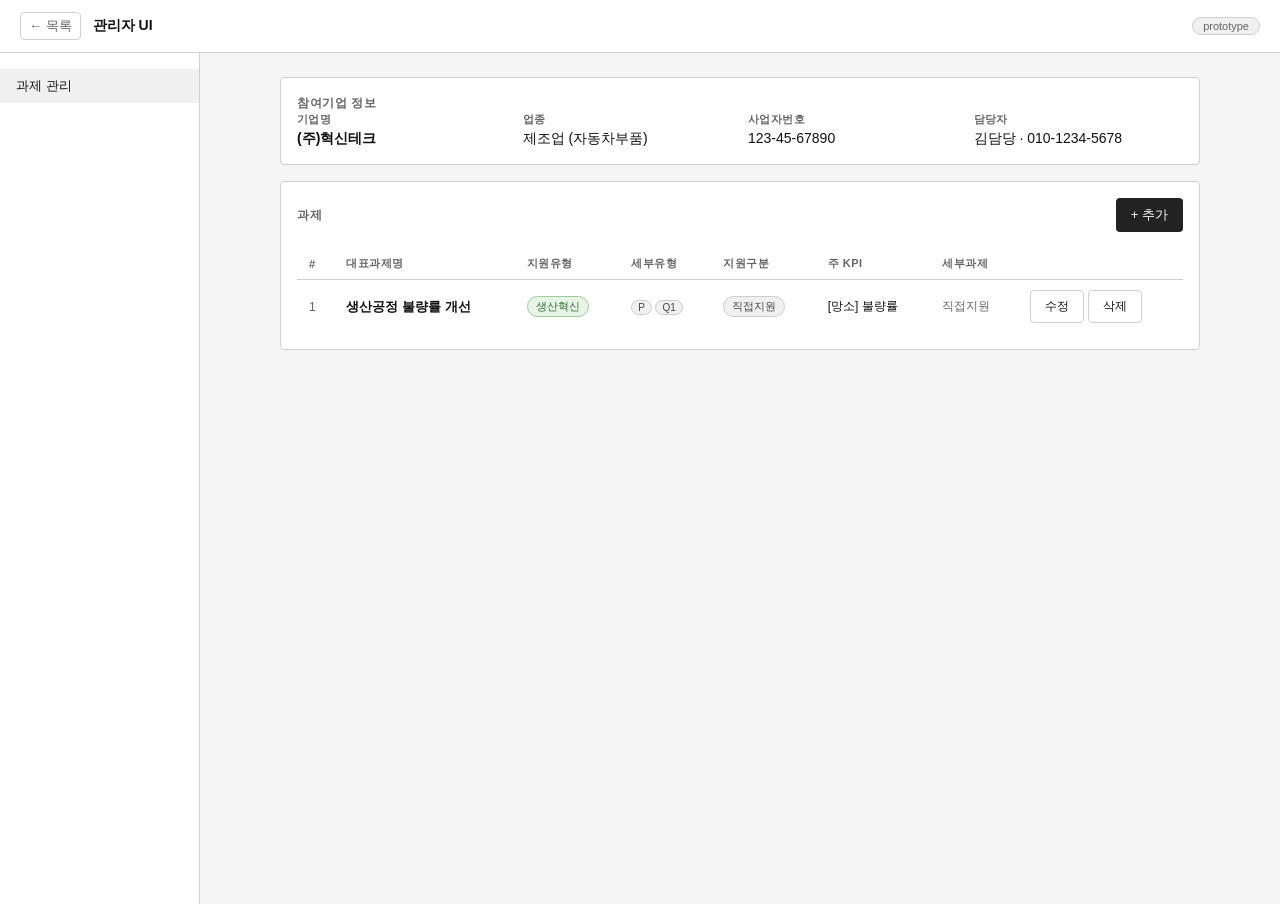
==== screens/company-detail.html @ 51985b20 "Add company-detail: 참여기업 상세 + 과제 추가/수정 모달 + 세부과제 모달" ====
<!DOCTYPE html>
<html lang="ko">
<head>
  <meta charset="UTF-8" />
  <meta name="viewport" content="width=device-width, initial-scale=1.0" />
  <title>참여기업 상세 | 관리자 UI</title>
  <link rel="stylesheet" href="../css/style.css" />
  <style>
    /* ── cb-pill ── */
    .cb-pill {
      display: inline-flex; align-items: center; gap: 6px;
      padding: 5px 12px; border: 1px solid var(--border);
      border-radius: 20px; background: var(--surface);
      font-size: 13px; cursor: pointer; user-select: none;
      transition: background .12s, border-color .12s, color .12s;
    }
    .cb-pill input { display: none; }
    .cb-pill:has(input:checked) { background: var(--accent); border-color: var(--accent); color: #fff; }
    .cb-pill.disabled { opacity: .5; cursor: not-allowed; }
    .cb-pill.disabled:has(input:checked) { background: #888; border-color: #888; color: #fff; }

    /* ── modal ── */
    .modal-wrap {
      position: fixed; inset: 0; z-index: 200;
      background: rgba(0,0,0,.35);
      display: none; align-items: center; justify-content: center;
      padding: 20px;
    }
    .modal-wrap.open { display: flex; }
    .modal-box {
      background: var(--surface); border: 1px solid var(--border);
      border-radius: 6px; display: flex; flex-direction: column;
      max-width: calc(100vw - 40px); max-height: calc(100vh - 40px);
      overflow: hidden;
    }
    .modal-head {
      display: flex; align-items: center; justify-content: space-between;
      padding: 16px 20px; border-bottom: 1px solid var(--border);
      flex-shrink: 0; gap: 12px;
    }
    .modal-title { font-size: 15px; font-weight: 600; }
    .modal-body  { flex: 1; overflow-y: auto; padding: 20px; }
    .modal-foot  {
      display: flex; justify-content: flex-end; gap: 8px;
      padding: 12px 20px; border-top: 1px solid var(--border); flex-shrink: 0;
    }

    /* ── KPI row ── */
    .kpi-item {
      display: grid;
      grid-template-columns: 90px 1fr 110px 110px 90px 52px;
      gap: 8px; align-items: center;
      padding: 10px 12px; margin-bottom: 8px;
      background: var(--accent-bg); border: 1px solid var(--border);
      border-radius: var(--radius);
    }
    .kpi-rate {
      font-size: 12px; font-weight: 700; text-align: center;
      padding: 4px 6px; border-radius: var(--radius);
      background: var(--surface); border: 1px solid var(--border);
      white-space: nowrap; line-height: 1.4;
    }
    .kpi-rate.positive { color: #2a6a2a; border-color: #9acc9a; background: #e8f4e8; }
    .kpi-rate.negative { color: #7a1a1a; border-color: #e89a9a; background: #fde8e8; }
    .main-kpi-label {
      display: flex; align-items: center; gap: 4px;
      font-size: 11px; color: var(--text-sub); cursor: pointer; white-space: nowrap;
    }
    .main-kpi-label:has(input:checked) { color: #2a5e9e; font-weight: 700; }

    /* ── item card ── */
    .item-card {
      border: 1px solid var(--border); border-radius: var(--radius);
      padding: 14px; margin-bottom: 10px; background: var(--surface);
    }
    .item-card-head {
      display: flex; align-items: center; justify-content: space-between;
      margin-bottom: 12px;
    }
    .file-list { display: flex; flex-direction: column; gap: 4px; margin-top: 6px; }
    .file-item {
      display: flex; align-items: center; justify-content: space-between;
      padding: 5px 10px; background: var(--accent-bg); border-radius: var(--radius);
      font-size: 12px;
    }
    .file-item button {
      background: none; border: none; cursor: pointer; color: var(--text-sub);
      font-size: 12px; padding: 0;
    }

    /* ── inner section (모달 내부 구분 영역) ── */
    .inner-section {
      border: 1px dashed var(--border); border-radius: var(--radius);
      padding: 14px; margin-top: 16px;
    }
    .inner-head {
      display: flex; align-items: center; justify-content: space-between;
      margin-bottom: 12px;
    }
    .inner-title {
      font-size: 11px; font-weight: 700; color: var(--text-sub);
      text-transform: uppercase; letter-spacing: .6px;
    }

    /* ── 세부과제 테이블 클릭 강조 ── */
    .sub-table tr[data-type] { cursor: pointer; }
    .sub-table tr[data-type]:hover td { background: #eef2ff; }

    /* ── 기업 정보 그리드 ── */
    .company-info { display: grid; grid-template-columns: repeat(4,1fr); gap: 16px; }
    .company-info .info-label { font-size: 11px; color: var(--text-sub); margin-bottom: 3px; font-weight: 600; text-transform: uppercase; letter-spacing:.4px; }
    .company-info .info-val   { font-size: 14px; }

    /* ── 섹션 헤드 ── */
    .section-head { display: flex; align-items: center; margin-bottom: 16px; }

    /* ── 빈 상태 ── */
    .kpi-empty { display: none; }
    .kpi-empty.show { display: flex; }
  </style>
</head>
<body>
<div class="screen">

  <nav class="topnav">
    <a href="../index.html" class="topnav-back">← 목록</a>
    <span class="topnav-title">관리자 UI</span>
    <span class="topnav-tag">prototype</span>
  </nav>

  <div class="with-sidebar">
    <aside class="sidebar">
      <a href="#" class="sidebar-item active">과제 관리</a>
    </aside>

    <main class="content">

      <!-- 참여기업 정보 -->
      <div class="card mb-16">
        <span class="section-title">참여기업 정보</span>
        <div class="company-info">
          <div><div class="info-label">기업명</div><div class="info-val font-bold">(주)혁신테크</div></div>
          <div><div class="info-label">업종</div><div class="info-val">제조업 (자동차부품)</div></div>
          <div><div class="info-label">사업자번호</div><div class="info-val">123-45-67890</div></div>
          <div><div class="info-label">담당자</div><div class="info-val">김담당 · 010-1234-5678</div></div>
        </div>
      </div>

      <!-- 과제 섹션 -->
      <div class="card">
        <div class="section-head">
          <span class="section-title" style="margin-bottom:0;">과제</span>
          <button class="btn btn-primary" style="margin-left:auto;" onclick="openProjectModal()">+ 추가</button>
        </div>
        <div id="projectTable">
          <div class="placeholder" style="height:60px;">과제를 추가하세요</div>
        </div>
      </div>

    </main>
  </div>
</div>

<!-- ══════════════════════════════════════
     과제 등록/수정 모달  (z-index: 200)
     ══════════════════════════════════════ -->
<div class="modal-wrap" id="projectModal">
  <div class="modal-box" style="width:800px;">
    <div class="modal-head">
      <span class="modal-title" id="pmTitle">과제 등록</span>
      <button class="btn btn-outline text-sm" onclick="closeProjectModal()">✕ 닫기</button>
    </div>
    <div class="modal-body" id="pmBody"></div>
    <div class="modal-foot">
      <button class="btn btn-outline" onclick="closeProjectModal()">취소</button>
      <button class="btn btn-primary" onclick="saveProject()">저장</button>
    </div>
  </div>
</div>

<!-- ══════════════════════════════════════
     세부과제 모달  (z-index: 300)
     ══════════════════════════════════════ -->
<div class="modal-wrap" id="subModal" style="z-index:300; background:rgba(0,0,0,.5);">
  <div class="modal-box" style="width:660px;">
    <div class="modal-head">
      <span class="modal-title" id="smTitle">세부과제 입력</span>
      <button class="btn btn-outline text-sm" onclick="closeSubModal()">✕ 닫기</button>
    </div>
    <div class="modal-body" id="smBody"></div>
    <div class="modal-foot">
      <button class="btn btn-outline" onclick="closeSubModal()">취소</button>
      <button class="btn btn-primary" onclick="saveSubModal()">확인</button>
    </div>
  </div>
</div>

<script src="../js/main.js"></script>
<script src="../js/company-detail.js"></script>
</body>
</html>
---- css/style.css ----
/* ===== Reset & Base ===== */
*, *::before, *::after { box-sizing: border-box; margin: 0; padding: 0; }

:root {
  --bg:        #f5f5f5;
  --surface:   #ffffff;
  --border:    #d0d0d0;
  --border-em: #999999;
  --text:      #111111;
  --text-sub:  #666666;
  --accent:    #222222;
  --accent-bg: #f0f0f0;
  --radius:    4px;
  --gap:       16px;

  font-family: -apple-system, BlinkMacSystemFont, "Segoe UI", sans-serif;
  font-size: 14px;
  color: var(--text);
  background: var(--bg);
}

/* ===== Hub (index) ===== */
.hub {
  max-width: 640px;
  margin: 80px auto;
  padding: 0 24px;
}

.hub-header {
  margin-bottom: 40px;
}

.hub-header h1 {
  font-size: 22px;
  font-weight: 600;
  letter-spacing: -0.3px;
}

.subtitle {
  margin-top: 4px;
  color: var(--text-sub);
  font-size: 13px;
}

.screen-list {
  list-style: none;
  display: flex;
  flex-direction: column;
  gap: 8px;
}

.screen-card {
  display: flex;
  align-items: center;
  gap: 16px;
  padding: 16px 20px;
  background: var(--surface);
  border: 1px solid var(--border);
  border-radius: var(--radius);
  text-decoration: none;
  color: var(--text);
  transition: border-color 0.15s, background 0.15s;
}

.screen-card:hover {
  border-color: var(--accent);
  background: var(--accent-bg);
}

.screen-num {
  font-size: 11px;
  color: var(--text-sub);
  font-variant-numeric: tabular-nums;
  min-width: 20px;
}

.screen-name {
  flex: 1;
  font-weight: 500;
}

.screen-arrow {
  color: var(--text-sub);
  font-size: 16px;
}

/* ===== Screen layout ===== */
.screen {
  display: flex;
  flex-direction: column;
  min-height: 100dvh;
}

/* top nav */
.topnav {
  display: flex;
  align-items: center;
  gap: 12px;
  padding: 12px 20px;
  background: var(--surface);
  border-bottom: 1px solid var(--border);
  position: sticky;
  top: 0;
  z-index: 100;
}

.topnav-back {
  font-size: 13px;
  color: var(--text-sub);
  text-decoration: none;
  padding: 4px 8px;
  border: 1px solid var(--border);
  border-radius: var(--radius);
}

.topnav-back:hover { border-color: var(--accent); color: var(--text); }

.topnav-title {
  font-size: 14px;
  font-weight: 600;
}

.topnav-tag {
  margin-left: auto;
  font-size: 11px;
  color: var(--text-sub);
  background: var(--accent-bg);
  border: 1px solid var(--border);
  border-radius: 20px;
  padding: 2px 10px;
}

/* content area */
.content {
  flex: 1;
  padding: 24px 20px;
  max-width: 960px;
  width: 100%;
  margin: 0 auto;
}

/* ===== UI Components ===== */

/* placeholder block */
.placeholder {
  background: var(--accent-bg);
  border: 1px dashed var(--border-em);
  border-radius: var(--radius);
  display: flex;
  align-items: center;
  justify-content: center;
  color: var(--text-sub);
  font-size: 12px;
}

/* card */
.card {
  background: var(--surface);
  border: 1px solid var(--border);
  border-radius: var(--radius);
  padding: var(--gap);
}

/* section title */
.section-title {
  font-size: 12px;
  font-weight: 600;
  color: var(--text-sub);
  text-transform: uppercase;
  letter-spacing: 0.6px;
  margin-bottom: 12px;
}

/* grid helpers */
.grid-2 { display: grid; grid-template-columns: repeat(2, 1fr); gap: var(--gap); }
.grid-3 { display: grid; grid-template-columns: repeat(3, 1fr); gap: var(--gap); }
.grid-4 { display: grid; grid-template-columns: repeat(4, 1fr); gap: var(--gap); }
.stack  { display: flex; flex-direction: column; gap: var(--gap); }
.row    { display: flex; gap: var(--gap); align-items: center; }

/* stat block */
.stat-block { padding: 20px; }
.stat-value { font-size: 28px; font-weight: 700; letter-spacing: -1px; }
.stat-label { font-size: 12px; color: var(--text-sub); margin-top: 2px; }
.stat-delta { font-size: 12px; margin-top: 6px; }
.stat-delta.up   { color: #2a7a2a; }
.stat-delta.down { color: #a02020; }

/* table */
.table { width: 100%; border-collapse: collapse; font-size: 13px; }
.table th {
  text-align: left;
  padding: 8px 12px;
  font-size: 11px;
  font-weight: 600;
  color: var(--text-sub);
  text-transform: uppercase;
  letter-spacing: 0.5px;
  border-bottom: 1px solid var(--border);
}
.table td {
  padding: 10px 12px;
  border-bottom: 1px solid var(--border);
}
.table tr:last-child td { border-bottom: none; }
.table tr:hover td { background: var(--accent-bg); }

/* badge */
.badge {
  display: inline-block;
  padding: 2px 8px;
  border-radius: 20px;
  font-size: 11px;
  font-weight: 500;
  border: 1px solid;
}
.badge-default { background: #f0f0f0; border-color: #ccc; color: #444; }
.badge-active  { background: #e8f4e8; border-color: #9acc9a; color: #2a6a2a; }
.badge-warn    { background: #fdf4e7; border-color: #e8c87a; color: #7a5a00; }
.badge-error   { background: #fde8e8; border-color: #e89a9a; color: #7a1a1a; }

/* button */
.btn {
  display: inline-flex;
  align-items: center;
  gap: 6px;
  padding: 7px 14px;
  border-radius: var(--radius);
  font-size: 13px;
  font-weight: 500;
  cursor: pointer;
  border: 1px solid transparent;
  transition: background 0.12s, border-color 0.12s;
  text-decoration: none;
}
.btn-primary  { background: var(--accent); color: #fff; }
.btn-primary:hover { background: #444; }
.btn-outline  { background: var(--surface); color: var(--text); border-color: var(--border); }
.btn-outline:hover { border-color: var(--accent); }

/* form elements */
.label { font-size: 12px; font-weight: 500; color: var(--text-sub); margin-bottom: 4px; display: block; }
.input {
  width: 100%;
  padding: 8px 10px;
  border: 1px solid var(--border);
  border-radius: var(--radius);
  font-size: 13px;
  background: var(--surface);
  color: var(--text);
  outline: none;
}
.input:focus { border-color: var(--accent); }

/* chart placeholder */
.chart-area {
  width: 100%;
  position: relative;
  background: var(--accent-bg);
  border: 1px dashed var(--border-em);
  border-radius: var(--radius);
  overflow: hidden;
}

/* sidebar layout */
.with-sidebar {
  display: flex;
  min-height: calc(100dvh - 49px);
}
.sidebar {
  width: 200px;
  flex-shrink: 0;
  border-right: 1px solid var(--border);
  padding: 16px 0;
  background: var(--surface);
}
.sidebar-item {
  display: flex;
  align-items: center;
  gap: 10px;
  padding: 8px 16px;
  font-size: 13px;
  color: var(--text-sub);
  cursor: pointer;
  text-decoration: none;
}
.sidebar-item:hover, .sidebar-item.active {
  background: var(--accent-bg);
  color: var(--text);
}
.sidebar-item.active { font-weight: 500; }

/* divider */
.divider { border: none; border-top: 1px solid var(--border); margin: var(--gap) 0; }

/* ===== Utility ===== */
.mt-0 { margin-top: 0; }
.mb-8 { margin-bottom: 8px; }
.mb-16 { margin-bottom: 16px; }
.mb-24 { margin-bottom: 24px; }
.text-sub { color: var(--text-sub); }
.text-sm { font-size: 12px; }
.font-bold { font-weight: 700; }
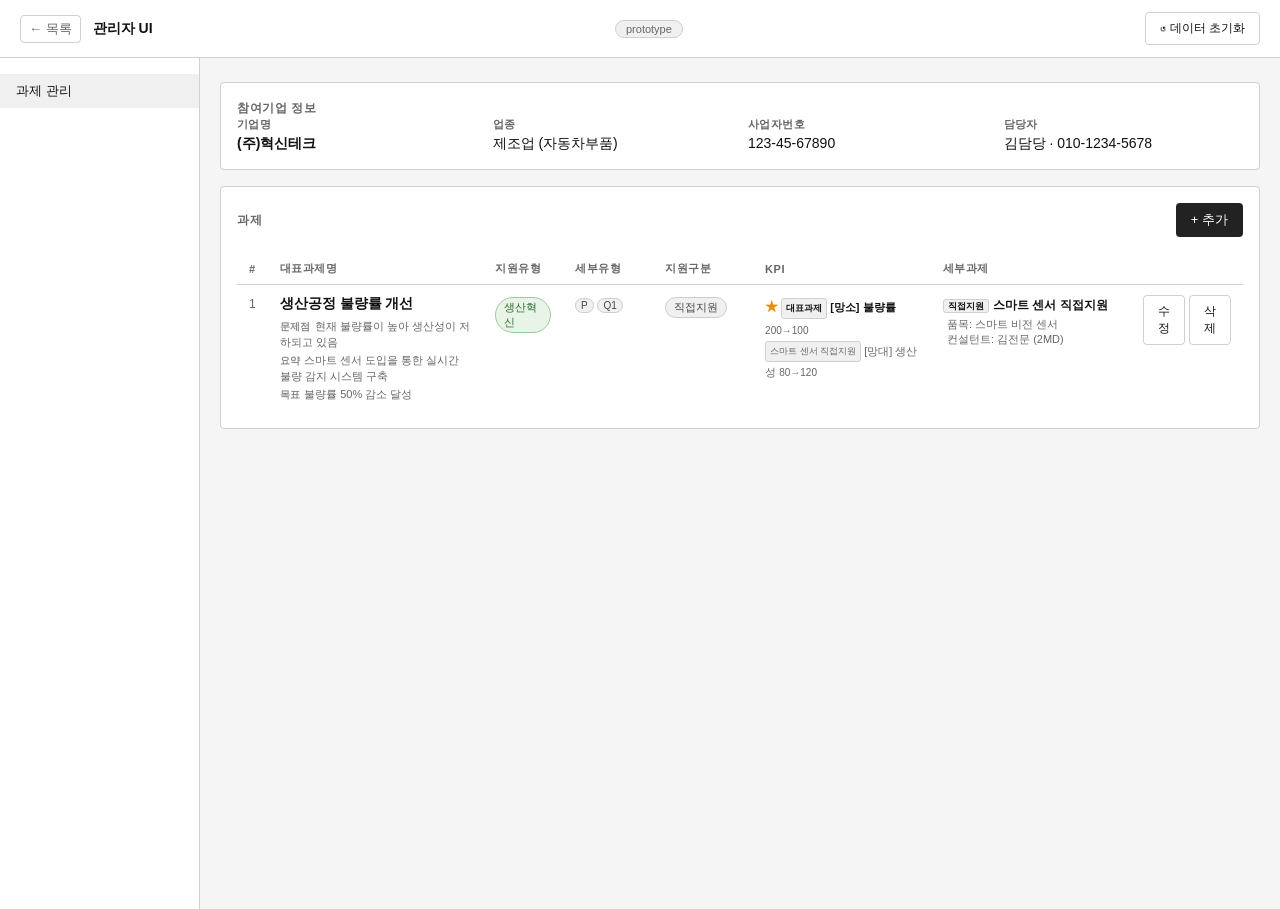
==== commit 2a58b0b7: "모달 디자인 개선 및 버튼 상태 추가, 파일 리스트 스타일 수정" ====
--- a/screens/company-detail.html
+++ b/screens/company-detail.html
@@ -40,66 +40,42 @@
     }
     .modal-title { font-size: 15px; font-weight: 600; }
     .modal-body  { flex: 1; overflow-y: auto; padding: 20px; }
-    .modal-foot  {
-      display: flex; justify-content: flex-end; gap: 8px;
-      padding: 12px 20px; border-top: 1px solid var(--border); flex-shrink: 0;
-    }
-
-    /* ── KPI row ── */
-    .kpi-item {
-      display: grid;
-      grid-template-columns: 90px 1fr 110px 110px 90px 52px;
-      gap: 8px; align-items: center;
-      padding: 10px 12px; margin-bottom: 8px;
-      background: var(--accent-bg); border: 1px solid var(--border);
-      border-radius: var(--radius);
-    }
-    .kpi-rate {
-      font-size: 12px; font-weight: 700; text-align: center;
-      padding: 4px 6px; border-radius: var(--radius);
-      background: var(--surface); border: 1px solid var(--border);
-      white-space: nowrap; line-height: 1.4;
-    }
-    .kpi-rate.positive { color: #2a6a2a; border-color: #9acc9a; background: #e8f4e8; }
-    .kpi-rate.negative { color: #7a1a1a; border-color: #e89a9a; background: #fde8e8; }
-    .main-kpi-label {
-      display: flex; align-items: center; gap: 4px;
-      font-size: 11px; color: var(--text-sub); cursor: pointer; white-space: nowrap;
-    }
-    .main-kpi-label:has(input:checked) { color: #2a5e9e; font-weight: 700; }
-
-    /* ── item card ── */
-    .item-card {
-      border: 1px solid var(--border); border-radius: var(--radius);
-      padding: 14px; margin-bottom: 10px; background: var(--surface);
-    }
-    .item-card-head {
-      display: flex; align-items: center; justify-content: space-between;
-      margin-bottom: 12px;
-    }
-    .file-list { display: flex; flex-direction: column; gap: 4px; margin-top: 6px; }
+
+    /* ── 모달 하단 버튼: 전체 너비 ── */
+    .modal-foot {
+      display: flex;
+      border-top: 1px solid var(--border);
+      flex-shrink: 0;
+      overflow: hidden;
+      border-bottom-left-radius: 6px;
+      border-bottom-right-radius: 6px;
+    }
+    .modal-foot .btn {
+      flex: 1;
+      border-radius: 0;
+      padding: 14px;
+      border: none;
+      font-size: 14px;
+      justify-content: center;
+    }
+    .modal-foot .btn + .btn {
+      border-left: 1px solid var(--border);
+    }
+    .modal-foot .btn:disabled {
+      opacity: 0.45;
+      cursor: not-allowed;
+    }
+
+    /* ── file-item ── */
+    .file-list { display: flex; flex-direction: column; gap: 3px; margin-top: 4px; }
     .file-item {
       display: flex; align-items: center; justify-content: space-between;
-      padding: 5px 10px; background: var(--accent-bg); border-radius: var(--radius);
-      font-size: 12px;
+      padding: 4px 8px; background: var(--accent-bg); border-radius: var(--radius);
+      font-size: 11px;
     }
     .file-item button {
       background: none; border: none; cursor: pointer; color: var(--text-sub);
-      font-size: 12px; padding: 0;
-    }
-
-    /* ── inner section (모달 내부 구분 영역) ── */
-    .inner-section {
-      border: 1px dashed var(--border); border-radius: var(--radius);
-      padding: 14px; margin-top: 16px;
-    }
-    .inner-head {
-      display: flex; align-items: center; justify-content: space-between;
-      margin-bottom: 12px;
-    }
-    .inner-title {
-      font-size: 11px; font-weight: 700; color: var(--text-sub);
-      text-transform: uppercase; letter-spacing: .6px;
+      font-size: 11px; padding: 0; line-height: 1;
     }
 
     /* ── 세부과제 테이블 클릭 강조 ── */
@@ -114,9 +90,18 @@
     /* ── 섹션 헤드 ── */
     .section-head { display: flex; align-items: center; margin-bottom: 16px; }
 
-    /* ── 빈 상태 ── */
-    .kpi-empty { display: none; }
-    .kpi-empty.show { display: flex; }
+    /* ── 인라인 테이블 행 입력 ── */
+    .inline-table td { vertical-align: middle; }
+    .inline-table input.input, .inline-table select.select {
+      font-size: 12px; padding: 5px 8px;
+    }
+    .inline-table select.select { padding-right: 24px; }
+    .inline-table .btn { padding: 4px 8px; font-size: 11px; }
+
+    /* 날짜 미리보기 */
+    .date-preview-item {
+      font-size: 11px; color: var(--text-sub); margin-top: 2px; line-height: 1.5;
+    }
   </style>
 </head>
 <body>
@@ -126,6 +111,8 @@
     <a href="../index.html" class="topnav-back">← 목록</a>
     <span class="topnav-title">관리자 UI</span>
     <span class="topnav-tag">prototype</span>
+    <button class="btn btn-outline text-sm" style="margin-left:auto; font-size:12px;"
+            onclick="resetData()">↺ 데이터 초기화</button>
   </nav>
 
   <div class="with-sidebar">
@@ -133,7 +120,7 @@
       <a href="#" class="sidebar-item active">과제 관리</a>
     </aside>
 
-    <main class="content">
+    <main class="content" style="max-width:none; margin:0;">
 
       <!-- 참여기업 정보 -->
       <div class="card mb-16">
@@ -152,9 +139,7 @@
           <span class="section-title" style="margin-bottom:0;">과제</span>
           <button class="btn btn-primary" style="margin-left:auto;" onclick="openProjectModal()">+ 추가</button>
         </div>
-        <div id="projectTable">
-          <div class="placeholder" style="height:60px;">과제를 추가하세요</div>
-        </div>
+        <div id="projectTable"></div>
       </div>
 
     </main>
@@ -165,7 +150,7 @@
      과제 등록/수정 모달  (z-index: 200)
      ══════════════════════════════════════ -->
 <div class="modal-wrap" id="projectModal">
-  <div class="modal-box" style="width:800px;">
+  <div class="modal-box" style="width:820px;">
     <div class="modal-head">
       <span class="modal-title" id="pmTitle">과제 등록</span>
       <button class="btn btn-outline text-sm" onclick="closeProjectModal()">✕ 닫기</button>
@@ -173,7 +158,7 @@
     <div class="modal-body" id="pmBody"></div>
     <div class="modal-foot">
       <button class="btn btn-outline" onclick="closeProjectModal()">취소</button>
-      <button class="btn btn-primary" onclick="saveProject()">저장</button>
+      <button class="btn btn-primary" id="pmSaveBtn" onclick="saveProject()" disabled>저장</button>
     </div>
   </div>
 </div>
@@ -182,15 +167,32 @@
      세부과제 모달  (z-index: 300)
      ══════════════════════════════════════ -->
 <div class="modal-wrap" id="subModal" style="z-index:300; background:rgba(0,0,0,.5);">
-  <div class="modal-box" style="width:660px;">
+  <div class="modal-box" style="width:720px;">
     <div class="modal-head">
-      <span class="modal-title" id="smTitle">세부과제 입력</span>
+      <span class="modal-title" id="smTitle">세부과제</span>
       <button class="btn btn-outline text-sm" onclick="closeSubModal()">✕ 닫기</button>
     </div>
     <div class="modal-body" id="smBody"></div>
     <div class="modal-foot">
       <button class="btn btn-outline" onclick="closeSubModal()">취소</button>
-      <button class="btn btn-primary" onclick="saveSubModal()">확인</button>
+      <button class="btn btn-primary" id="smSaveBtn" onclick="saveSubModal()" disabled>저장</button>
+    </div>
+  </div>
+</div>
+
+<!-- ══════════════════════════════════════
+     예정 컨설팅 일자 모달  (z-index: 400)
+     ══════════════════════════════════════ -->
+<div class="modal-wrap" id="dateModal" style="z-index:400; background:rgba(0,0,0,.6);">
+  <div class="modal-box" style="width:440px;">
+    <div class="modal-head">
+      <span class="modal-title" id="dmTitle">예정 컨설팅 일자</span>
+      <button class="btn btn-outline text-sm" onclick="closeDateModal()">✕ 닫기</button>
+    </div>
+    <div class="modal-body" id="dmBody"></div>
+    <div class="modal-foot">
+      <button class="btn btn-outline" onclick="closeDateModal()">취소</button>
+      <button class="btn btn-primary" onclick="saveDateModal()">저장</button>
     </div>
   </div>
 </div>
--- a/css/style.css
+++ b/css/style.css
@@ -252,6 +252,41 @@
 }
 .input:focus { border-color: var(--accent); }
 
+.textarea {
+  width: 100%;
+  padding: 8px 10px;
+  border: 1px solid var(--border);
+  border-radius: var(--radius);
+  font-size: 13px;
+  font-family: inherit;
+  background: var(--surface);
+  color: var(--text);
+  outline: none;
+  resize: vertical;
+  line-height: 1.5;
+}
+.textarea:focus { border-color: var(--accent); }
+
+.select {
+  width: 100%;
+  padding: 8px 10px;
+  border: 1px solid var(--border);
+  border-radius: var(--radius);
+  font-size: 13px;
+  font-family: inherit;
+  background: var(--surface);
+  color: var(--text);
+  outline: none;
+  appearance: none;
+  -webkit-appearance: none;
+  background-image: url("data:image/svg+xml,%3Csvg xmlns='http://www.w3.org/2000/svg' width='12' height='8' viewBox='0 0 12 8'%3E%3Cpath d='M1 1l5 5 5-5' stroke='%23999' stroke-width='1.5' fill='none' stroke-linecap='round'/%3E%3C/svg%3E");
+  background-repeat: no-repeat;
+  background-position: right 10px center;
+  cursor: pointer;
+  padding-right: 32px;
+}
+.select:focus { border-color: var(--accent); }
+
 /* chart placeholder */
 .chart-area {
   width: 100%;
@@ -301,3 +336,4 @@
 .text-sub { color: var(--text-sub); }
 .text-sm { font-size: 12px; }
 .font-bold { font-weight: 700; }
+.hidden { display: none !important; }
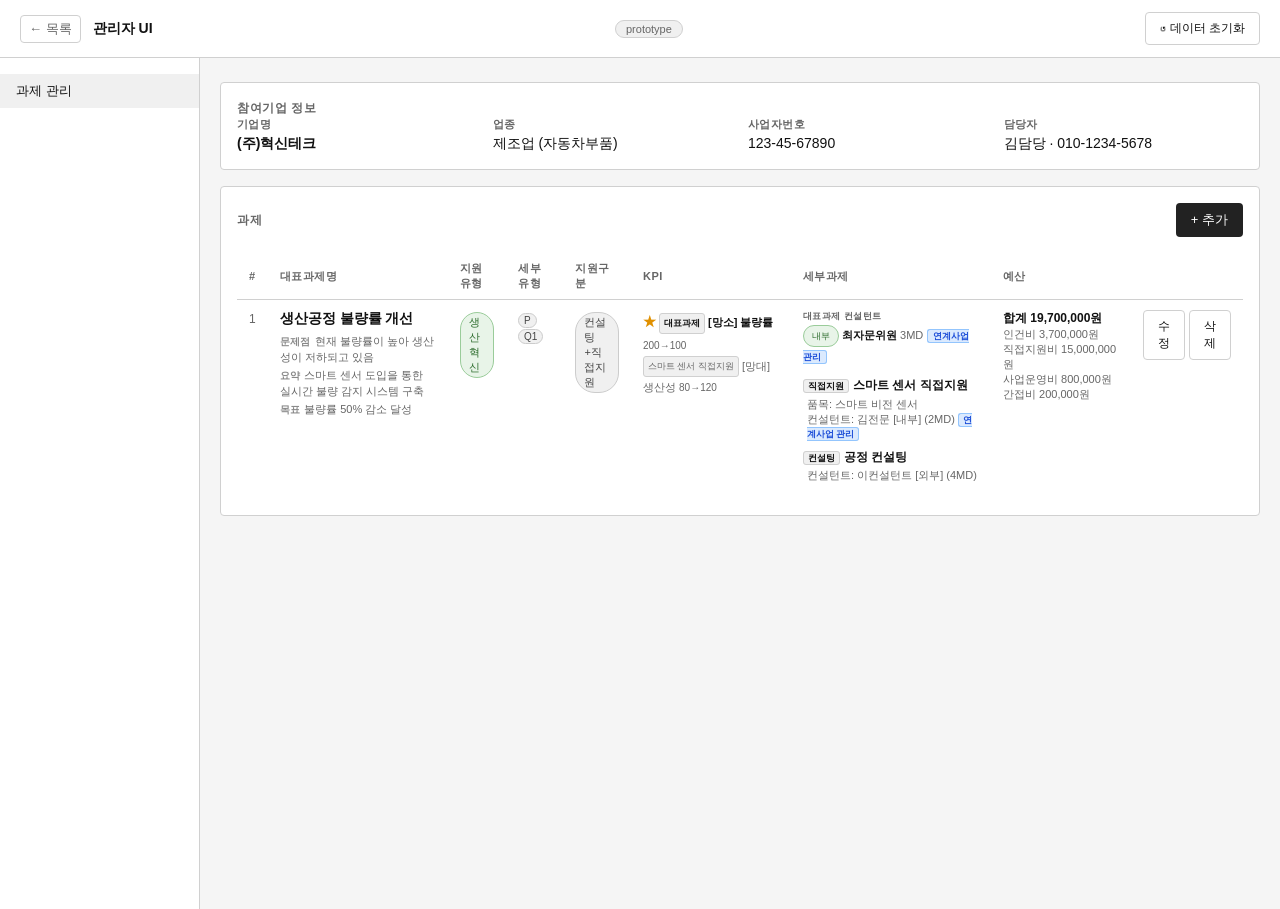
==== commit eee4849d: "인건비 정산 화면 추가: 검색, 필터, 정렬 기능 및 모달 구현" ====
--- a/screens/company-detail.html
+++ b/screens/company-detail.html
@@ -17,7 +17,7 @@
     .cb-pill input { display: none; }
     .cb-pill:has(input:checked) { background: var(--accent); border-color: var(--accent); color: #fff; }
     .cb-pill.disabled { opacity: .5; cursor: not-allowed; }
-    .cb-pill.disabled:has(input:checked) { background: #888; border-color: #888; color: #fff; }
+    .cb-pill.disabled:has(input:checked) { background: var(--accent); border-color: var(--accent); color: #fff; }
 
     /* ── modal ── */
     .modal-wrap {
